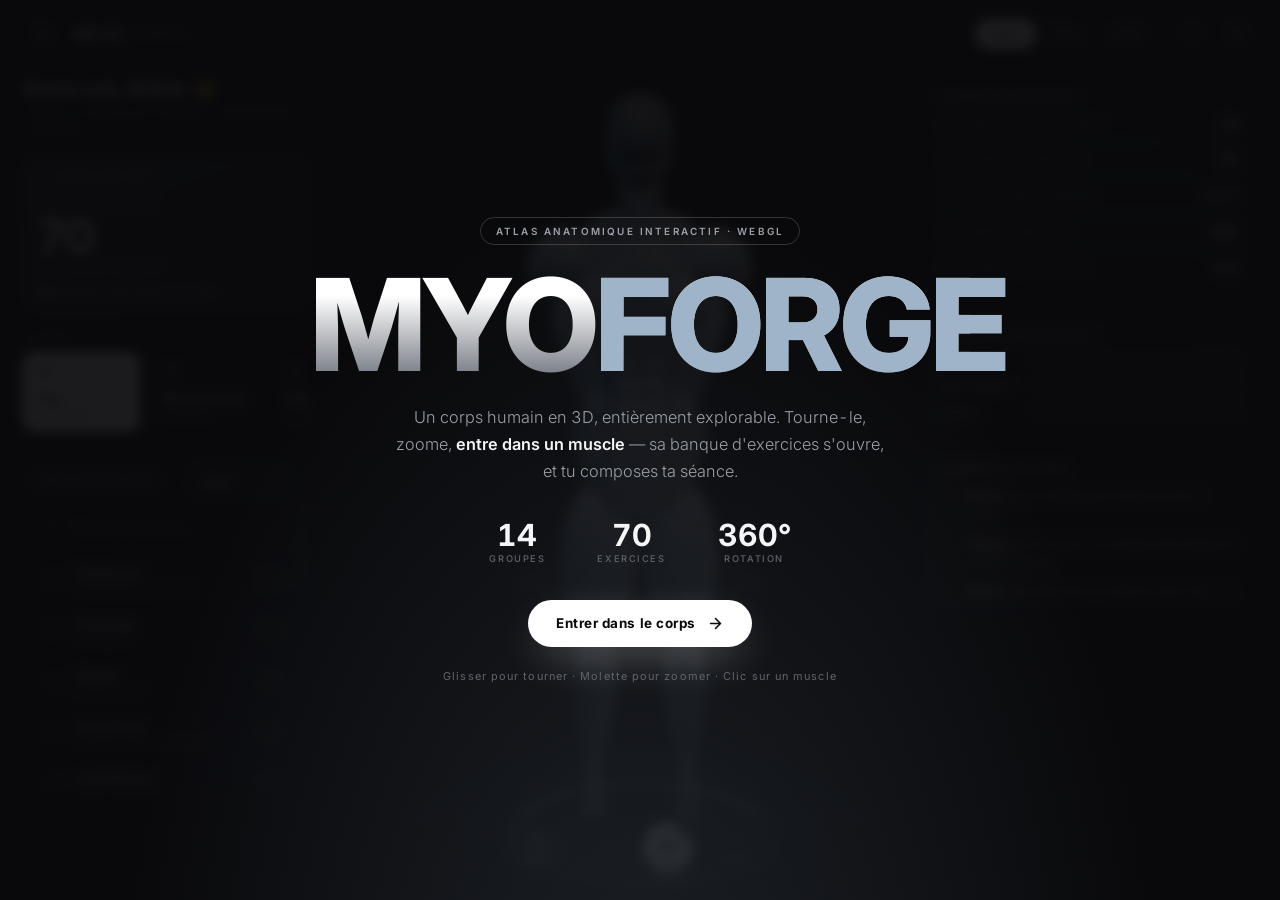
==== index.html @ 1010861e "Adapte MYOFORGE au téléphone - Coût de rendu ajusté quand le pointeur est grossier ou l'écran étroit" ====
<!DOCTYPE html>
<html lang="fr">
<head>
<meta charset="UTF-8">
<meta name="viewport" content="width=device-width, initial-scale=1.0, viewport-fit=cover">
<meta name="theme-color" content="#0a0a0c">
<meta name="mobile-web-app-capable" content="yes">
<meta name="apple-mobile-web-app-capable" content="yes">
<meta name="apple-mobile-web-app-status-bar-style" content="black-translucent">
<meta name="apple-mobile-web-app-title" content="MYOFORGE">
<link rel="icon" href="icon.svg" type="image/svg+xml">
<link rel="apple-touch-icon" href="icon.svg">
<meta name="description" content="MYOFORGE — atlas musculaire 3D interactif. Explore un corps humain en 3D, entre dans un muscle et construis ta séance.">
<title>MYOFORGE — Atlas Musculaire 3D</title>
<link rel="preconnect" href="https://fonts.googleapis.com">
<link rel="preconnect" href="https://fonts.gstatic.com" crossorigin>
<link href="https://fonts.googleapis.com/css2?family=Inter:wght@300;400;500;600;700;800&display=swap" rel="stylesheet">
<link rel="stylesheet" href="anatomy.css">
</head>
<body>

<!-- ============================ CHARGEMENT ============================ -->
<div id="loader">
  <div class="loader-inner">
    <div class="loader-mark">
      <svg viewBox="0 0 100 100" aria-hidden="true">
        <circle class="ring-bg" cx="50" cy="50" r="42"></circle>
        <circle class="ring-fg" cx="50" cy="50" r="42"></circle>
      </svg>
      <span id="loader-pct">0</span>
    </div>
    <h2>MYOFORGE</h2>
    <p id="loader-step">Initialisation du moteur 3D…</p>
  </div>
</div>

<!-- ============================ ACCUEIL ============================ -->
<div id="hero">
  <div class="hero-content">
    <span class="hero-kicker">Atlas anatomique interactif · WebGL</span>
    <h1>MYO<span>FORGE</span></h1>
    <p class="hero-sub">
      Un corps humain en 3D, entièrement explorable. Tourne-le, zoome,
      <strong>entre dans un muscle</strong> — sa banque d'exercices s'ouvre,
      et tu composes ta séance.
    </p>
    <div class="hero-stats">
      <div><b>14</b><span>groupes</span></div>
      <div><b>70</b><span>exercices</span></div>
      <div><b>360°</b><span>rotation</span></div>
    </div>
    <button id="hero-enter" type="button">
      <span>Entrer dans le corps</span>
      <svg viewBox="0 0 24 24" aria-hidden="true"><path d="M5 12h13M12 5l7 7-7 7"/></svg>
    </button>
    <p class="hero-hint">Glisser pour tourner · Molette pour zoomer · Clic sur un muscle</p>
  </div>
</div>

<!-- ============================ SCÈNE 3D ============================ -->
<div id="stage">
  <canvas id="scene"></canvas>
  <div id="labels-layer" aria-hidden="true"></div>
  <div id="tooltip"><b></b><i>cliquer pour entrer</i></div>
  <div id="vignette" aria-hidden="true"></div>
</div>

<!-- ============================ EN-TÊTE ============================ -->
<header id="topbar">
  <button type="button" id="btn-menu" class="icon-btn" aria-label="Afficher ou masquer les panneaux">
    <svg viewBox="0 0 24 24" aria-hidden="true"><path d="M4 7h16M4 12h16M4 17h16"/></svg>
  </button>

  <div class="brand">MYO<b>FORGE</b></div>

  <div class="topbar-right">
    <nav class="view-switch" aria-label="Orientation de la vue">
      <button type="button" data-view="face" class="active">Face</button>
      <button type="button" data-view="dos">Dos</button>
      <button type="button" data-view="cote">Côté</button>
    </nav>
    <button type="button" id="btn-labels" class="icon-btn" title="Étiquettes des muscles" aria-label="Étiquettes des muscles">
      <svg viewBox="0 0 24 24" aria-hidden="true"><path d="M4 7h16M4 12h10M4 17h7"/></svg>
    </button>
    <button type="button" id="btn-reset" class="icon-btn" title="Recentrer la caméra" aria-label="Recentrer la caméra">
      <svg viewBox="0 0 24 24" aria-hidden="true"><path d="M3 12a9 9 0 1 0 3-6.7M3 4v5h5"/></svg>
    </button>
  </div>
</header>

<!-- ============================ COLONNE GAUCHE ============================ -->
<aside id="panel-left">
  <div class="scroll-area">

    <div class="greeting">
      <h1><span id="greeting-time">Bonsoir</span>, Athlète <em>👋</em></h1>
      <p>Choisis un muscle sur le modèle — ses exercices s'affichent.</p>
    </div>

    <!-- carte statistique principale -->
    <section class="card card-hero">
      <span class="card-label">
        <svg viewBox="0 0 24 24" aria-hidden="true"><path d="M3 12h4l2-7 3 14 3-9 2 4h4"/></svg>
        Atlas complet
      </span>
      <p class="card-sub">Base d'entraînement</p>
      <b class="big-number" id="stat-ex">70</b>
      <p class="card-cap">Exercices indexés</p>
      <p class="card-delta"><i id="stat-groups">14</i> groupes musculaires couverts</p>
    </section>

    <!-- filtres rapides -->
    <p class="section-title">Filtres</p>
    <div class="chip-row" id="chip-row">
      <button type="button" class="chip active" data-filter="tous">
        <svg viewBox="0 0 24 24" aria-hidden="true"><circle cx="12" cy="12" r="8"/></svg>
        <b>Tous</b><span>14 groupes</span>
      </button>
      <button type="button" class="chip" data-filter="haut">
        <svg viewBox="0 0 24 24" aria-hidden="true"><path d="M6 8h12M8 8v8M16 8v8M4 5h16"/></svg>
        <b>Haut du corps</b><span>9 groupes</span>
      </button>
      <button type="button" class="chip" data-filter="bas">
        <svg viewBox="0 0 24 24" aria-hidden="true"><path d="M9 4v8l-2 8M15 4v8l2 8M9 4h6"/></svg>
        <b>Bas du corps</b><span>4 groupes</span>
      </button>
      <button type="button" class="chip" data-filter="core">
        <svg viewBox="0 0 24 24" aria-hidden="true"><rect x="7" y="5" width="10" height="14" rx="3"/><path d="M7 12h10"/></svg>
        <b>Gainage</b><span>3 groupes</span>
      </button>
    </div>

    <!-- index musculaire -->
    <section class="card">
      <div class="card-head">
        <span class="card-label">Index musculaire</span>
        <div class="region-tabs" role="tablist">
          <button type="button" data-region="face" class="active" role="tab">Face</button>
          <button type="button" data-region="dos" role="tab">Dos</button>
        </div>
      </div>

      <div class="search-wrap">
        <svg viewBox="0 0 24 24" aria-hidden="true"><circle cx="11" cy="11" r="7"/><path d="M16.5 16.5L21 21"/></svg>
        <input type="search" id="muscle-search" placeholder="Muscle ou exercice…" autocomplete="off">
      </div>

      <ul id="muscle-list"></ul>
    </section>

    <!-- morphologie -->
    <section class="card">
      <span class="card-label">Morphologie</span>
      <div class="bulk-head">
        <p class="card-cap">Développement musculaire</p>
        <output id="bulk-label">Athlétique</output>
      </div>
      <input type="range" id="bulk-slider" min="0" max="100" value="40" step="1" aria-label="Développement musculaire">
      <div class="bulk-scale"><span>Naturel</span><span>Surdéveloppé</span></div>
    </section>

  </div>
</aside>

<!-- ============================ COLONNE DROITE ============================ -->
<aside id="panel-right">
  <div class="scroll-area">

    <!-- ---------- vue d'ensemble ---------- -->
    <div id="overview">
      <section class="card">
        <span class="card-label">Données principales</span>
        <ul class="data-rows" id="ov-rows"></ul>
      </section>

      <section class="card">
        <span class="card-label">Répartition par niveau</span>
        <ul class="zone-bars" id="lvl-bars"></ul>
      </section>

      <section class="card card-tip">
        <span class="card-label">Comment explorer</span>
        <ol class="tips">
          <li><b>Glisse</b> sur le modèle pour le faire tourner à 360°.</li>
          <li><b>Clique</b> sur un muscle : la caméra entre dessus et la fiche s'ouvre.</li>
          <li><b>Ajoute</b> des exercices à ta séance, puis copie-la.</li>
        </ol>
      </section>
    </div>

    <!-- ---------- fiche muscle ---------- -->
    <div id="detail">
      <section class="card card-detail">
        <div class="detail-top">
          <span class="detail-tag" id="d-region">Face avant</span>
          <button type="button" id="detail-close" aria-label="Fermer la fiche">
            <svg viewBox="0 0 24 24" aria-hidden="true"><path d="M6 6l12 12M18 6L6 18"/></svg>
          </button>
        </div>
        <h2 id="d-name">—</h2>
        <p class="detail-latin" id="d-latin">—</p>
        <p class="detail-role" id="d-role">—</p>

        <div class="metric-row">
          <div><span>Exercices</span><b id="d-count">—</b></div>
          <div><span>Volume / sem.</span><b id="d-volume">—</b></div>
        </div>

        <details class="anatomy-fold" open>
          <summary>Anatomie</summary>
          <p id="d-anatomy">—</p>
        </details>
      </section>

      <section class="card">
        <div class="card-head">
          <span class="card-label">Exercices</span>
          <button type="button" id="btn-add-all" class="mini-btn">Tout ajouter</button>
        </div>
        <ol id="d-exercises" class="ex-rows"></ol>
      </section>

      <div class="muscle-nav">
        <button type="button" id="nav-prev">
          <svg viewBox="0 0 24 24" aria-hidden="true"><path d="M15 6l-6 6 6 6"/></svg>
          Précédent
        </button>
        <button type="button" id="nav-next">
          Suivant
          <svg viewBox="0 0 24 24" aria-hidden="true"><path d="M9 6l6 6-6 6"/></svg>
        </button>
      </div>
    </div>

    <!-- ---------- ma séance ---------- -->
    <div id="session-view">
      <section class="card card-hero">
        <span class="card-label">
          <svg viewBox="0 0 24 24" aria-hidden="true"><path d="M4 7h3v10H4zM17 7h3v10h-3zM7 12h10"/></svg>
          Ma séance
        </span>
        <p class="card-sub">Volume programmé</p>
        <b class="big-number" id="session-sets">0</b>
        <p class="card-cap">Séries au total</p>
        <p class="card-delta"><i id="session-count">0</i> exercices · <i id="session-groups">0</i> groupes</p>
      </section>

      <section class="card">
        <div class="card-head">
          <span class="card-label">Contenu</span>
          <button type="button" id="btn-clear" class="mini-btn">Vider</button>
        </div>
        <ul id="session-list" class="session-rows"></ul>
      </section>

      <section class="card">
        <span class="card-label">Générateur</span>
        <p class="card-cap gen-cap">Compose une séance équilibrée automatiquement.</p>
        <div class="gen-grid" id="gen-grid">
          <button type="button" data-prog="push">Poussée<span>Pecs · Épaules · Triceps</span></button>
          <button type="button" data-prog="pull">Tirage<span>Dos · Trapèzes · Biceps</span></button>
          <button type="button" data-prog="legs">Jambes<span>Quadri · Ischios · Mollets</span></button>
          <button type="button" data-prog="full">Full body<span>6 groupes majeurs</span></button>
        </div>
        <button type="button" id="btn-copy" class="wide-btn">
          <svg viewBox="0 0 24 24" aria-hidden="true"><rect x="9" y="9" width="11" height="11" rx="2"/><path d="M5 15V5h10"/></svg>
          <span>Copier la séance</span>
        </button>
      </section>
    </div>

  </div>
</aside>

<!-- ============================ DOCK BAS ============================ -->
<nav id="dock" aria-label="Navigation principale">
  <button type="button" data-nav="atlas" class="active">
    <svg viewBox="0 0 24 24" aria-hidden="true"><path d="M3 11l9-7 9 7v9a1 1 0 0 1-1 1h-5v-6H9v6H4a1 1 0 0 1-1-1z"/></svg>
    <span>Atlas</span>
  </button>
  <button type="button" data-nav="muscle">
    <svg viewBox="0 0 24 24" aria-hidden="true"><path d="M5 20V9M10 20V4M15 20v-8M20 20v-5"/></svg>
    <span>Fiche</span>
  </button>
  <button type="button" id="dock-action" data-nav="session" class="dock-action">
    <svg viewBox="0 0 24 24" aria-hidden="true"><path d="M4 7h3v10H4zM17 7h3v10h-3zM7 12h10"/></svg>
    <i id="dock-badge" hidden>0</i>
  </button>
  <button type="button" data-nav="session">
    <svg viewBox="0 0 24 24" aria-hidden="true"><path d="M6 4h12v16l-6-4-6 4z"/></svg>
    <span>Séance</span>
  </button>
</nav>

<div id="toast"></div>

<div id="webgl-error">
  <div>
    <h2>WebGL indisponible</h2>
    <p>Ce navigateur ne peut pas afficher la scène 3D. Active l'accélération matérielle
       ou ouvre le site dans une version récente de Chrome, Firefox, Edge ou Safari.</p>
  </div>
</div>

<script src="vendor/three.min.js"></script>
<script src="exercises.js"></script>
<script src="anatomy.js"></script>
</body>
</html>
---- anatomy.css ----
/* =======================================================================
   MYOFORGE — Atlas musculaire 3D
   Interface : tableau de bord monochrome en verre, posé sur le canvas WebGL
   ======================================================================= */

:root {
  --bg: #0a0a0c;
  --card: rgba(255, 255, 255, 0.042);
  --card-hi: rgba(255, 255, 255, 0.075);
  --line: rgba(255, 255, 255, 0.085);
  --line-hi: rgba(255, 255, 255, 0.17);
  --txt: #f4f5f7;
  --txt-2: #9ba0a8;
  --txt-3: #60646c;
  --glass: rgba(16, 17, 20, 0.72);
  --r: 18px;
  --r-sm: 12px;
  --ease: cubic-bezier(0.22, 1, 0.36, 1);
  --pl: 328px;   /* largeur colonne gauche */
  --pr: 372px;   /* largeur colonne droite */
}

* { margin: 0; padding: 0; box-sizing: border-box; }

html, body {
  height: 100%;
  overflow: hidden;
  background: var(--bg);
  color: var(--txt);
  font-family: 'Inter', system-ui, -apple-system, 'Segoe UI', sans-serif;
  font-feature-settings: 'tnum' 1;
  -webkit-font-smoothing: antialiased;
}

svg { fill: none; stroke: currentColor; stroke-width: 1.7; stroke-linecap: round; stroke-linejoin: round; }
button { font-family: inherit; color: inherit; background: none; border: 0; cursor: pointer; }
input, output { font-family: inherit; }

::-webkit-scrollbar { width: 5px; height: 5px; }
::-webkit-scrollbar-track { background: transparent; }
::-webkit-scrollbar-thumb { background: rgba(255, 255, 255, 0.13); border-radius: 99px; }
::-webkit-scrollbar-thumb:hover { background: rgba(255, 255, 255, 0.26); }

/* ======================= SCÈNE ======================= */
#stage { position: fixed; inset: 0; z-index: 1; }
#scene { display: block; width: 100%; height: 100%; touch-action: none; }

#vignette {
  position: absolute; inset: 0; pointer-events: none;
  background:
    radial-gradient(ellipse 60% 55% at 50% 48%, transparent 40%, rgba(0, 0, 0, 0.62) 100%),
    radial-gradient(circle at 50% 88%, rgba(150, 205, 255, 0.07), transparent 45%);
}

/* ======================= CHARGEMENT ======================= */
#loader {
  position: fixed; inset: 0; z-index: 120;
  display: grid; place-items: center; background: var(--bg);
  transition: opacity 0.7s var(--ease), visibility 0.7s;
}
#loader.done { opacity: 0; visibility: hidden; }
.loader-inner { text-align: center; }
.loader-mark { position: relative; width: 104px; height: 104px; margin: 0 auto 26px; }
.loader-mark svg { width: 100%; height: 100%; transform: rotate(-90deg); }
.loader-mark circle { fill: none; stroke-width: 2.5; }
.ring-bg { stroke: rgba(255, 255, 255, 0.08); }
.ring-fg {
  stroke: #fff; stroke-dasharray: 264; stroke-dashoffset: 264; stroke-linecap: round;
  filter: drop-shadow(0 0 7px rgba(200, 230, 255, 0.6));
  transition: stroke-dashoffset 0.35s var(--ease);
}
#loader-pct { position: absolute; inset: 0; display: grid; place-items: center; font-size: 1.7rem; font-weight: 700; }
#loader-pct::after { content: '%'; font-size: 0.72rem; font-weight: 500; margin-left: 2px; opacity: 0.5; }
.loader-inner h2 { font-size: 1.1rem; font-weight: 800; letter-spacing: 0.36em; margin-bottom: 9px; }
#loader-step { font-size: 0.68rem; color: var(--txt-3); letter-spacing: 0.14em; text-transform: uppercase; }

/* ======================= ACCUEIL ======================= */
#hero {
  position: fixed; inset: 0; z-index: 80;
  display: grid; place-items: center; padding: 28px;
  background:
    radial-gradient(ellipse at 50% 118%, rgba(175, 215, 255, 0.11), transparent 58%),
    rgba(10, 10, 12, 0.93);
  backdrop-filter: blur(6px);
  transition: opacity 0.9s var(--ease), visibility 0.9s;
}
#hero.gone { opacity: 0; visibility: hidden; }
.hero-content { max-width: 660px; text-align: center; }
.hero-kicker {
  display: inline-block; margin-bottom: 22px; padding: 7px 15px;
  border: 1px solid var(--line-hi); border-radius: 99px;
  font-size: 0.62rem; font-weight: 600; letter-spacing: 0.22em; text-transform: uppercase; color: var(--txt-2);
}
#hero h1 {
  font-size: clamp(3.4rem, 13vw, 8rem); font-weight: 800; line-height: 0.9; letter-spacing: -0.03em;
  background: linear-gradient(180deg, #fff 25%, #6e737c 100%);
  -webkit-background-clip: text; background-clip: text;
  -webkit-text-fill-color: transparent; color: transparent;
}
#hero h1 span { -webkit-text-fill-color: #9fb4c8; color: #9fb4c8; }
.hero-sub {
  margin: 22px auto 0; max-width: 500px;
  font-size: clamp(0.9rem, 2.4vw, 1.02rem); line-height: 1.66; color: var(--txt-2); font-weight: 300;
}
.hero-sub strong { color: var(--txt); font-weight: 600; }
.hero-stats { display: flex; justify-content: center; gap: clamp(20px, 7vw, 52px); margin: 34px 0 36px; flex-wrap: wrap; }
.hero-stats div { display: flex; flex-direction: column; gap: 3px; }
.hero-stats b { font-size: 1.9rem; font-weight: 700; line-height: 1; }
.hero-stats span { font-size: 0.58rem; font-weight: 500; letter-spacing: 0.17em; text-transform: uppercase; color: var(--txt-3); }
#hero-enter {
  display: inline-flex; align-items: center; gap: 11px;
  padding: 15px 28px; border-radius: 99px; background: #fff; color: #0b0b0d;
  font-weight: 700; font-size: 0.84rem; letter-spacing: 0.04em;
  box-shadow: 0 16px 44px -14px rgba(255, 255, 255, 0.45);
  transition: transform 0.3s var(--ease), box-shadow 0.3s var(--ease);
}
#hero-enter:hover { transform: translateY(-3px); box-shadow: 0 22px 54px -14px rgba(255, 255, 255, 0.6); }
#hero-enter svg { width: 17px; height: 17px; stroke-width: 2.3; }
.hero-hint { margin-top: 22px; font-size: 0.68rem; letter-spacing: 0.1em; color: var(--txt-3); }

/* ======================= EN-TÊTE ======================= */
#topbar {
  position: fixed; top: 0; left: 0; right: 0; z-index: 40;
  display: flex; align-items: center; gap: 14px;
  padding: 15px clamp(14px, 2.4vw, 24px);
  pointer-events: none;
  background: linear-gradient(180deg, rgba(10, 10, 12, 0.82), transparent);
}
#topbar > * { pointer-events: auto; }
.brand { font-size: 1rem; font-weight: 800; letter-spacing: 0.2em; }
.brand b { font-weight: 300; color: var(--txt-2); }
.topbar-right { margin-left: auto; display: flex; align-items: center; gap: 7px; }

.icon-btn {
  width: 38px; height: 38px; flex: 0 0 auto;
  display: grid; place-items: center; border-radius: 11px;
  border: 1px solid var(--line); background: var(--glass); backdrop-filter: blur(16px);
  color: var(--txt-2); transition: color 0.2s, border-color 0.2s, background 0.2s;
}
.icon-btn:hover { color: var(--txt); border-color: var(--line-hi); }
.icon-btn.on { color: #0b0b0d; background: #fff; border-color: #fff; }
.icon-btn svg { width: 17px; height: 17px; }

.view-switch {
  display: flex; gap: 3px; padding: 3px; margin-right: 4px;
  border: 1px solid var(--line); border-radius: 99px;
  background: var(--glass); backdrop-filter: blur(16px);
}
.view-switch button {
  padding: 8px 16px; border-radius: 99px;
  font-size: 0.7rem; font-weight: 600; letter-spacing: 0.06em;
  color: var(--txt-2); transition: all 0.25s var(--ease);
}
.view-switch button:hover { color: var(--txt); }
.view-switch button.active { background: #fff; color: #0b0b0d; }

/* ======================= COLONNES ======================= */
#panel-left, #panel-right {
  position: fixed; top: 74px; bottom: 96px; z-index: 30;
  display: flex; transition: transform 0.6s var(--ease), opacity 0.4s var(--ease);
}
#panel-left { left: clamp(12px, 1.6vw, 20px); width: var(--pl); }
#panel-right { right: clamp(12px, 1.6vw, 20px); width: var(--pr); }
body.panels-off #panel-left { transform: translateX(calc(-100% - 26px)); opacity: 0; }
body.panels-off #panel-right { transform: translateX(calc(100% + 26px)); opacity: 0; }

.scroll-area {
  width: 100%; overflow-y: auto; overscroll-behavior: contain;
  display: flex; flex-direction: column; gap: 11px;
  padding-right: 5px; padding-bottom: 4px;
  -webkit-mask-image: linear-gradient(180deg, transparent 0, #000 14px, #000 calc(100% - 14px), transparent 100%);
  mask-image: linear-gradient(180deg, transparent 0, #000 14px, #000 calc(100% - 14px), transparent 100%);
}
/* sans cela les cartes se compriment au lieu de laisser defiler la colonne */
.scroll-area > * { flex: 0 0 auto; }

/* ======================= CARTES ======================= */
.card {
  border: 1px solid var(--line); border-radius: var(--r);
  background: var(--glass); backdrop-filter: blur(20px);
  padding: 16px;
  box-shadow: 0 20px 50px -30px rgba(0, 0, 0, 0.9);
}
.card-head { display: flex; align-items: center; justify-content: space-between; gap: 10px; margin-bottom: 13px; }
.card-head .card-label { margin: 0; }

.card-label {
  display: flex; align-items: center; gap: 7px; margin-bottom: 13px;
  font-size: 0.6rem; font-weight: 700; letter-spacing: 0.15em; text-transform: uppercase; color: var(--txt-2);
}
.card-label svg { width: 13px; height: 13px; }
.card-sub { font-size: 0.74rem; color: var(--txt-3); margin-bottom: 2px; }
.card-cap { font-size: 0.66rem; font-weight: 500; letter-spacing: 0.13em; text-transform: uppercase; color: var(--txt-3); }
.big-number { display: block; font-size: 2.9rem; font-weight: 700; letter-spacing: -0.035em; line-height: 1.05; }
.card-delta { margin-top: 11px; font-size: 0.72rem; color: var(--txt-2); }
.card-delta i { font-style: normal; font-weight: 700; color: var(--txt); }
.card-hero { background: linear-gradient(160deg, rgba(255, 255, 255, 0.08), rgba(255, 255, 255, 0.015)), var(--glass); }

.greeting { padding: 2px 4px 4px; }
.greeting h1 { font-size: 1.16rem; font-weight: 700; letter-spacing: -0.02em; line-height: 1.3; }
.greeting h1 em { font-style: normal; }
.greeting p { margin-top: 4px; font-size: 0.73rem; line-height: 1.45; color: var(--txt-3); }

.section-title {
  margin: 4px 4px -3px; font-size: 0.6rem; font-weight: 700;
  letter-spacing: 0.15em; text-transform: uppercase; color: var(--txt-3);
}

/* ---------- puces de filtre ---------- */
.chip-row { display: flex; gap: 8px; overflow-x: auto; overflow-y: hidden; padding: 2px 2px 6px; scrollbar-width: none; }
.chip-row::-webkit-scrollbar { display: none; }
.chip {
  flex: 0 0 auto; min-width: 118px; text-align: left;
  padding: 11px 13px; border-radius: var(--r-sm);
  border: 1px solid var(--line); background: var(--glass); backdrop-filter: blur(16px);
  transition: all 0.25s var(--ease);
}
.chip:hover { border-color: var(--line-hi); }
.chip.active { background: #fff; border-color: #fff; color: #0b0b0d; }
.chip svg { width: 16px; height: 16px; margin-bottom: 8px; color: var(--txt-2); }
.chip.active svg { color: #0b0b0d; }
.chip b { display: block; font-size: 0.76rem; font-weight: 600; }
.chip span { display: block; margin-top: 2px; font-size: 0.62rem; color: var(--txt-3); }
.chip.active span { color: rgba(11, 11, 13, 0.62); }

/* ---------- onglets région ---------- */
.region-tabs { display: flex; gap: 3px; padding: 3px; border: 1px solid var(--line); border-radius: 99px; }
.region-tabs button {
  padding: 5px 12px; border-radius: 99px;
  font-size: 0.64rem; font-weight: 600; letter-spacing: 0.04em; color: var(--txt-3);
  transition: all 0.22s;
}
.region-tabs button:hover { color: var(--txt-2); }
.region-tabs button.active { background: var(--card-hi); color: var(--txt); }

/* ---------- recherche ---------- */
.search-wrap { position: relative; margin-bottom: 10px; }
.search-wrap svg {
  position: absolute; left: 11px; top: 50%; transform: translateY(-50%);
  width: 13px; height: 13px; color: var(--txt-3);
}
#muscle-search {
  width: 100%; padding: 10px 12px 10px 33px;
  border: 1px solid var(--line); border-radius: 10px;
  background: rgba(0, 0, 0, 0.28); color: var(--txt); font-size: 0.78rem;
  outline: none; transition: border-color 0.25s;
}
#muscle-search::placeholder { color: var(--txt-3); }
#muscle-search:focus { border-color: var(--line-hi); }
#muscle-search::-webkit-search-cancel-button { filter: invert(0.55); }

/* ---------- liste des muscles ---------- */
#muscle-list { list-style: none; max-height: 260px; overflow-y: auto; padding-right: 4px; }
#muscle-list li + li { margin-top: 3px; }
#muscle-list button {
  width: 100%; display: flex; align-items: center; gap: 10px;
  padding: 9px 10px; border-radius: 10px; text-align: left;
  border: 1px solid transparent; transition: background 0.2s, border-color 0.2s;
}
#muscle-list button:hover { background: var(--card); border-color: var(--line); }
#muscle-list button.active { background: var(--card-hi); border-color: var(--line-hi); }
#muscle-list .mi-idx {
  flex: 0 0 auto; width: 20px; font-size: 0.66rem; font-weight: 700;
  color: var(--txt-3); font-variant-numeric: tabular-nums;
}
#muscle-list button.active .mi-idx { color: var(--txt); }
#muscle-list .mi-text { min-width: 0; flex: 1; }
#muscle-list .mi-name { display: block; font-size: 0.8rem; font-weight: 500; }
#muscle-list .mi-sub {
  display: block; margin-top: 1px; font-size: 0.62rem; color: var(--txt-3);
  white-space: nowrap; overflow: hidden; text-overflow: ellipsis;
}
#muscle-list .mi-count {
  flex: 0 0 auto; font-size: 0.6rem; font-weight: 600; color: var(--txt-3);
  padding: 3px 7px; border-radius: 6px; background: var(--card);
}
#muscle-list .mi-empty { padding: 20px 4px; font-size: 0.74rem; color: var(--txt-3); text-align: center; }

/* ---------- curseur morphologie ---------- */
.bulk-head { display: flex; align-items: baseline; justify-content: space-between; gap: 8px; margin-bottom: 12px; }
#bulk-label { font-size: 0.8rem; font-weight: 700; }
#bulk-slider {
  -webkit-appearance: none; appearance: none;
  width: 100%; height: 3px; border-radius: 99px; outline: none;
  background: linear-gradient(90deg, rgba(255, 255, 255, 0.7), rgba(255, 255, 255, 0.14));
}
#bulk-slider::-webkit-slider-thumb {
  -webkit-appearance: none; appearance: none;
  width: 15px; height: 15px; border-radius: 50%; cursor: grab;
  background: #fff; border: 3px solid #14151a; box-shadow: 0 0 0 1px rgba(255, 255, 255, 0.4);
}
#bulk-slider::-moz-range-thumb {
  width: 15px; height: 15px; border-radius: 50%; cursor: grab;
  background: #fff; border: 3px solid #14151a; box-shadow: 0 0 0 1px rgba(255, 255, 255, 0.4);
}
.bulk-scale {
  display: flex; justify-content: space-between; margin-top: 8px;
  font-size: 0.56rem; font-weight: 500; letter-spacing: 0.1em; text-transform: uppercase; color: var(--txt-3);
}

/* ======================= DONNÉES / BARRES ======================= */
.data-rows { list-style: none; }
.data-rows li {
  display: flex; align-items: center; gap: 11px;
  padding: 9px 0; border-top: 1px solid var(--line);
}
.data-rows li:first-child { border-top: 0; padding-top: 0; }
.data-rows svg { width: 15px; height: 15px; color: var(--txt-3); flex: 0 0 auto; }
.data-rows .dr-val { font-size: 0.9rem; font-weight: 700; margin-left: auto; }
.data-rows .dr-key { font-size: 0.58rem; font-weight: 600; letter-spacing: 0.12em; text-transform: uppercase; color: var(--txt-3); }

.zone-bars { list-style: none; display: flex; flex-direction: column; gap: 11px; }
.zone-bars li { display: grid; grid-template-columns: 82px 1fr auto; align-items: center; gap: 9px; }
.zone-bars .zb-name { font-size: 0.68rem; font-weight: 600; color: var(--txt-2); }
.zone-bars .zb-track { height: 6px; border-radius: 99px; background: rgba(255, 255, 255, 0.08); overflow: hidden; }
.zone-bars .zb-fill { height: 100%; border-radius: 99px; background: linear-gradient(90deg, #fff, rgba(255, 255, 255, 0.62)); }
.zone-bars .zb-val { font-size: 0.64rem; font-weight: 600; color: var(--txt-3); text-align: right; white-space: nowrap; }

.card-tip .tips { list-style: none; counter-reset: tip; display: flex; flex-direction: column; gap: 10px; }
.card-tip .tips li {
  counter-increment: tip; position: relative; padding-left: 26px;
  font-size: 0.76rem; line-height: 1.55; color: var(--txt-2); font-weight: 300;
}
.card-tip .tips li::before {
  content: counter(tip); position: absolute; left: 0; top: 0;
  width: 17px; height: 17px; border-radius: 50%; display: grid; place-items: center;
  font-size: 0.58rem; font-weight: 700; color: var(--txt-3); border: 1px solid var(--line-hi);
}
.card-tip .tips b { color: var(--txt); font-weight: 600; }

/* ======================= FICHE MUSCLE ======================= */
#detail, #session-view { display: none; flex-direction: column; gap: 11px; }
#detail.on, #session-view.on { display: flex; }
#overview { display: flex; flex-direction: column; gap: 11px; }
#overview.off { display: none; }

.detail-top { display: flex; align-items: flex-start; justify-content: space-between; gap: 10px; margin-bottom: 12px; }
.detail-tag {
  padding: 5px 10px; border-radius: 99px;
  font-size: 0.56rem; font-weight: 700; letter-spacing: 0.15em; text-transform: uppercase;
  color: var(--txt-2); border: 1px solid var(--line-hi);
}
#detail-close {
  width: 28px; height: 28px; flex: 0 0 auto; border-radius: 8px;
  display: grid; place-items: center; color: var(--txt-3); border: 1px solid var(--line);
  transition: all 0.22s;
}
#detail-close:hover { color: var(--txt); border-color: var(--line-hi); transform: rotate(90deg); }
#detail-close svg { width: 14px; height: 14px; }

#d-name { font-size: 1.72rem; font-weight: 700; letter-spacing: -0.03em; line-height: 1.05; }
.detail-latin { margin-top: 4px; font-size: 0.72rem; font-style: italic; color: var(--txt-3); }
.detail-role {
  margin-top: 13px; padding-left: 11px; border-left: 2px solid var(--line-hi);
  font-size: 0.79rem; line-height: 1.5; color: var(--txt-2);
}

.metric-row { display: flex; gap: 9px; margin: 16px 0 4px; }
.metric-row div { flex: 1; padding: 11px 12px; border-radius: var(--r-sm); border: 1px solid var(--line); background: rgba(255, 255, 255, 0.025); }
.metric-row span { display: block; font-size: 0.54rem; font-weight: 600; letter-spacing: 0.12em; text-transform: uppercase; color: var(--txt-3); margin-bottom: 4px; }
.metric-row b { font-size: 0.78rem; font-weight: 600; }

.anatomy-fold { margin-top: 14px; border-top: 1px solid var(--line); padding-top: 12px; }
.anatomy-fold summary {
  cursor: pointer; list-style: none; font-size: 0.6rem; font-weight: 700;
  letter-spacing: 0.15em; text-transform: uppercase; color: var(--txt-2);
}
.anatomy-fold summary::-webkit-details-marker { display: none; }
.anatomy-fold summary::after { content: ' +'; color: var(--txt-3); }
.anatomy-fold[open] summary::after { content: ' −'; }
.anatomy-fold p { margin-top: 10px; font-size: 0.78rem; line-height: 1.68; color: var(--txt-2); font-weight: 300; }

.mini-btn {
  padding: 6px 11px; border-radius: 8px; border: 1px solid var(--line);
  font-size: 0.62rem; font-weight: 600; color: var(--txt-2); transition: all 0.22s;
}
.mini-btn:hover { color: var(--txt); border-color: var(--line-hi); background: var(--card); }

/* ---------- lignes d'exercices ---------- */
.ex-rows { list-style: none; counter-reset: ex; }
.ex-rows li {
  counter-increment: ex; position: relative;
  display: grid; grid-template-columns: 20px 1fr auto; align-items: start; gap: 10px;
  padding: 12px 0; border-top: 1px solid var(--line);
  animation: rowIn 0.45s var(--ease) backwards;
}
.ex-rows li:first-child { border-top: 0; }
@keyframes rowIn { from { opacity: 0; transform: translateX(14px); } to { opacity: 1; transform: none; } }
.ex-rows .ex-idx { font-size: 0.68rem; font-weight: 700; color: var(--txt-3); padding-top: 1px; font-variant-numeric: tabular-nums; }
.ex-rows .ex-main { min-width: 0; }
.ex-rows .ex-name { font-size: 0.82rem; font-weight: 600; }
.ex-rows .ex-meta { display: flex; align-items: center; gap: 8px; margin-top: 7px; }
.ex-rows .ex-track { flex: 1; height: 5px; min-width: 40px; border-radius: 99px; background: rgba(255, 255, 255, 0.08); overflow: hidden; }
.ex-rows .ex-fill { height: 100%; border-radius: 99px; background: linear-gradient(90deg, #fff, rgba(255, 255, 255, 0.6)); }
.ex-rows .ex-sets { font-size: 0.66rem; font-weight: 600; color: var(--txt-2); white-space: nowrap; }
.ex-rows .ex-tags { display: flex; flex-wrap: wrap; gap: 5px; margin-top: 8px; }
.ex-rows .ex-tags span {
  padding: 3px 7px; border-radius: 5px; font-size: 0.58rem; font-weight: 600;
  background: rgba(255, 255, 255, 0.06); color: var(--txt-3);
}
.ex-rows .lvl-Avancé { color: var(--txt); background: rgba(255, 255, 255, 0.15); }
.ex-rows .ex-cue { margin-top: 8px; font-size: 0.72rem; line-height: 1.55; color: var(--txt-3); font-weight: 300; }
.ex-add {
  width: 26px; height: 26px; flex: 0 0 auto; border-radius: 8px;
  display: grid; place-items: center; font-size: 1rem; font-weight: 400; line-height: 1;
  border: 1px solid var(--line); color: var(--txt-2); transition: all 0.2s;
}
.ex-add:hover { color: #0b0b0d; background: #fff; border-color: #fff; }
.ex-add.in { color: #0b0b0d; background: #fff; border-color: #fff; }

.muscle-nav { display: flex; gap: 9px; }
.muscle-nav button {
  flex: 1; display: inline-flex; align-items: center; justify-content: center; gap: 7px;
  padding: 12px; border-radius: var(--r-sm); border: 1px solid var(--line);
  background: var(--glass); backdrop-filter: blur(16px);
  font-size: 0.72rem; font-weight: 600; color: var(--txt-2); transition: all 0.22s;
}
.muscle-nav button:hover { color: var(--txt); border-color: var(--line-hi); }
.muscle-nav svg { width: 14px; height: 14px; }

/* ======================= MA SÉANCE ======================= */
.session-rows { list-style: none; }
.session-rows li {
  display: grid; grid-template-columns: 1fr auto auto; align-items: center; gap: 9px;
  padding: 10px 0; border-top: 1px solid var(--line);
}
.session-rows li:first-child { border-top: 0; padding-top: 0; }
.session-rows .sr-name { font-size: 0.78rem; font-weight: 500; }
.session-rows .sr-sub { display: block; margin-top: 2px; font-size: 0.6rem; color: var(--txt-3); }
.session-rows .sr-sets { font-size: 0.66rem; font-weight: 600; color: var(--txt-2); }
.session-rows .sr-del { width: 24px; height: 24px; border-radius: 7px; display: grid; place-items: center; color: var(--txt-3); border: 1px solid transparent; transition: all 0.2s; }
.session-rows .sr-del:hover { color: var(--txt); border-color: var(--line-hi); }
.session-rows .sr-del svg { width: 12px; height: 12px; }
.session-empty { padding: 22px 4px; font-size: 0.74rem; line-height: 1.6; color: var(--txt-3); text-align: center; }

.gen-cap { margin-bottom: 12px; text-transform: none; letter-spacing: 0; font-size: 0.74rem; line-height: 1.5; }
.gen-grid { display: grid; grid-template-columns: 1fr 1fr; gap: 8px; margin-bottom: 11px; }
.gen-grid button {
  padding: 11px 12px; border-radius: var(--r-sm); text-align: left;
  border: 1px solid var(--line); font-size: 0.76rem; font-weight: 600;
  transition: all 0.22s;
}
.gen-grid button:hover { border-color: var(--line-hi); background: var(--card); }
.gen-grid span { display: block; margin-top: 3px; font-size: 0.58rem; font-weight: 500; color: var(--txt-3); }
.wide-btn {
  width: 100%; display: inline-flex; align-items: center; justify-content: center; gap: 9px;
  padding: 13px; border-radius: var(--r-sm); background: #fff; color: #0b0b0d;
  font-size: 0.78rem; font-weight: 700; transition: transform 0.22s var(--ease), opacity 0.22s;
}
.wide-btn:hover { transform: translateY(-2px); }
.wide-btn svg { width: 15px; height: 15px; stroke-width: 2; }

/* ======================= DOCK ======================= */
#dock {
  position: fixed; z-index: 45; bottom: 20px; left: 50%; transform: translateX(-50%);
  display: flex; align-items: center; gap: 4px;
  padding: 7px; border-radius: 99px;
  border: 1px solid var(--line); background: var(--glass); backdrop-filter: blur(22px);
  box-shadow: 0 22px 54px -24px rgba(0, 0, 0, 0.95);
}
#dock button {
  display: flex; flex-direction: column; align-items: center; gap: 4px;
  padding: 9px 18px; border-radius: 99px; color: var(--txt-3); transition: all 0.25s var(--ease);
}
#dock button:hover { color: var(--txt-2); }
#dock button.active { color: var(--txt); background: var(--card-hi); }
#dock button svg { width: 17px; height: 17px; }
#dock button span { font-size: 0.58rem; font-weight: 600; letter-spacing: 0.06em; }
#dock .dock-action {
  position: relative; width: 50px; height: 50px; padding: 0; margin: 0 4px;
  border-radius: 50%; background: #fff; color: #0b0b0d;
  display: grid; place-items: center;
  box-shadow: 0 10px 26px -8px rgba(255, 255, 255, 0.5);
}
#dock .dock-action:hover { color: #0b0b0d; transform: translateY(-2px); }
#dock .dock-action svg { width: 21px; height: 21px; stroke-width: 1.9; }
#dock-badge {
  position: absolute; top: -3px; right: -3px; min-width: 19px; height: 19px; padding: 0 5px;
  border-radius: 99px; background: #0b0b0d; color: #fff; border: 1.5px solid #fff;
  font-size: 0.6rem; font-weight: 700; font-style: normal;
  display: grid; place-items: center;
}

/* ======================= INFO-BULLE 3D ======================= */
#tooltip {
  position: absolute; z-index: 20; top: 0; left: 0;
  padding: 8px 12px; border-radius: 10px;
  border: 1px solid var(--line-hi); background: rgba(12, 13, 16, 0.94); backdrop-filter: blur(12px);
  pointer-events: none; opacity: 0; white-space: nowrap;
  transform: translate(-50%, -140%) scale(0.94);
  transition: opacity 0.18s, transform 0.18s var(--ease);
}
#tooltip.show { opacity: 1; transform: translate(-50%, -130%) scale(1); }
#tooltip b { display: block; font-size: 0.8rem; font-weight: 600; }
#tooltip i {
  display: block; margin-top: 2px; font-style: normal;
  font-size: 0.56rem; font-weight: 600; letter-spacing: 0.12em; text-transform: uppercase; color: var(--txt-3);
}

/* ======================= ÉTIQUETTES PROJETÉES ======================= */
#labels-layer { position: absolute; inset: 0; pointer-events: none; z-index: 15; }
.mlabel {
  position: absolute; transform: translate(-50%, -50%);
  display: flex; align-items: center; gap: 7px;
  padding: 4px 10px; border-radius: 99px;
  border: 1px solid var(--line-hi); background: rgba(12, 13, 16, 0.8); backdrop-filter: blur(8px);
  font-size: 0.62rem; font-weight: 500; color: var(--txt);
  white-space: nowrap; opacity: 0; transition: opacity 0.3s;
}
.mlabel.vis { opacity: 0.95; }
.mlabel i { width: 4px; height: 4px; border-radius: 50%; background: #fff; box-shadow: 0 0 7px #fff; }

/* ======================= TOAST ======================= */
#toast {
  position: fixed; z-index: 60; bottom: 92px; left: 50%;
  transform: translate(-50%, 14px);
  padding: 11px 18px; border-radius: 99px;
  border: 1px solid var(--line-hi); background: rgba(12, 13, 16, 0.95); backdrop-filter: blur(14px);
  font-size: 0.76rem; font-weight: 500;
  opacity: 0; pointer-events: none; transition: opacity 0.3s, transform 0.3s var(--ease);
}
#toast.show { opacity: 1; transform: translate(-50%, 0); }

/* ======================= ERREUR WEBGL ======================= */
#webgl-error { position: fixed; inset: 0; z-index: 140; display: none; place-items: center; padding: 30px; background: var(--bg); text-align: center; }
#webgl-error.show { display: grid; }
#webgl-error h2 { font-size: 1.5rem; font-weight: 700; margin-bottom: 14px; }
#webgl-error p { max-width: 440px; font-size: 0.86rem; line-height: 1.7; color: var(--txt-2); }

/* ======================= RESPONSIVE ======================= */
@media (max-width: 1280px) {
  :root { --pl: 296px; --pr: 336px; }
}

@media (max-width: 1080px) {
  /* les colonnes deviennent des feuilles superposées, une seule visible */
  #panel-left, #panel-right {
    top: auto; bottom: 96px; left: 12px; right: 12px; width: auto;
    max-height: 52vh;
  }
  #panel-right { display: none; }
  body.tab-muscle #panel-left, body.tab-session #panel-left { display: none; }
  body.tab-muscle #panel-right, body.tab-session #panel-right { display: flex; }
  .scroll-area { -webkit-mask-image: none; mask-image: none; }
  #muscle-list { max-height: 200px; }
}

@media (max-width: 720px) {
  /* env(safe-area-inset-*) : encoche en haut, barre d'accueil en bas */
  #topbar { padding: calc(12px + env(safe-area-inset-top)) 12px 12px; gap: 8px; }
  /* la marque cede la place aux commandes : sinon l'en-tete deborde */
  .brand { display: none; }
  .topbar-right { gap: 5px; }
  .view-switch { margin-right: 0; }
  .view-switch button { padding: 7px 12px; font-size: 0.66rem; }
  .brand { font-size: 0.88rem; letter-spacing: 0.16em; }
  #panel-left, #panel-right { max-height: 48vh; bottom: calc(90px + env(safe-area-inset-bottom)); }
  .greeting h1, .greeting p { text-shadow: 0 2px 14px rgba(0, 0, 0, 0.9); }
  #dock { bottom: calc(14px + env(safe-area-inset-bottom)); gap: 0; padding: 6px; }
  #dock button { padding: 8px 12px; }
  #dock button span { font-size: 0.54rem; }
  #dock .dock-action { width: 44px; height: 44px; }
  .big-number { font-size: 2.4rem; }
  #d-name { font-size: 1.45rem; }
  .metric-row { flex-direction: column; }
  .gen-grid { grid-template-columns: 1fr; }
  #toast { bottom: calc(78px + env(safe-area-inset-bottom)); }
}

@media (max-width: 420px) {
  .hero-stats { gap: 16px; }
  .hero-stats b { font-size: 1.5rem; }
  .view-switch button { padding: 7px 10px; font-size: 0.62rem; letter-spacing: 0.02em; }
  .icon-btn { width: 34px; height: 34px; }
}

@media (prefers-reduced-motion: reduce) {
  *, *::before, *::after { animation-duration: 0.01ms !important; transition-duration: 0.08s !important; }
}
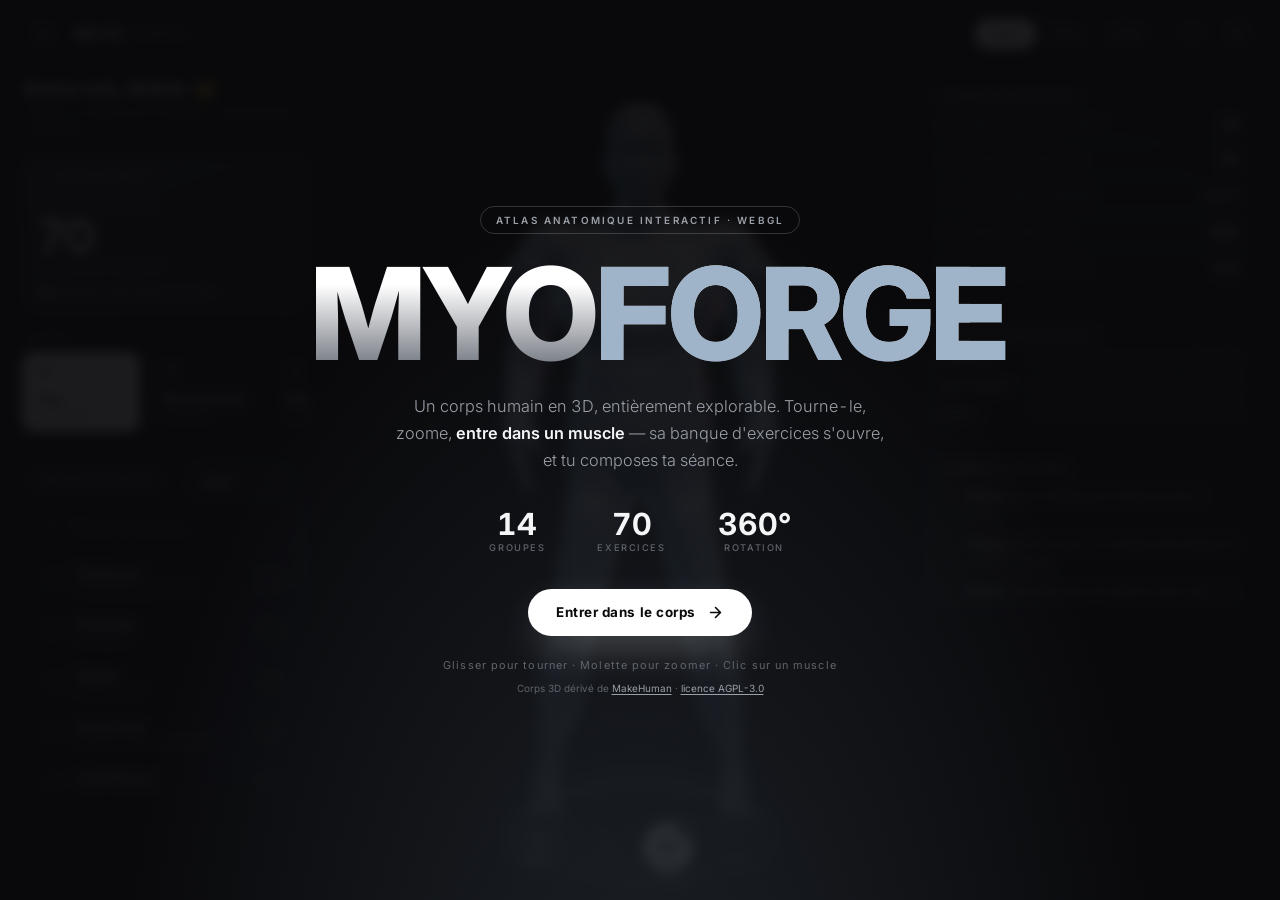
==== commit 1540f779: "Remplace le corps procédural par un vrai maillage anatomique Le corps assemblé de primitives lisait " ====
--- a/index.html
+++ b/index.html
@@ -54,6 +54,7 @@
       <svg viewBox="0 0 24 24" aria-hidden="true"><path d="M5 12h13M12 5l7 7-7 7"/></svg>
     </button>
     <p class="hero-hint">Glisser pour tourner · Molette pour zoomer · Clic sur un muscle</p>
+    <p class="hero-legal">Corps 3D dérivé de <a href="http://www.makehuman.org" target="_blank" rel="noopener">MakeHuman</a> · <a href="NOTICE.md">licence AGPL-3.0</a></p>
   </div>
 </div>
 
@@ -304,6 +305,7 @@
 
 <script src="vendor/three.min.js"></script>
 <script src="exercises.js"></script>
+<script src="mesh.js"></script>
 <script src="anatomy.js"></script>
 </body>
 </html>
--- a/anatomy.css
+++ b/anatomy.css
@@ -117,6 +117,9 @@
 #hero-enter:hover { transform: translateY(-3px); box-shadow: 0 22px 54px -14px rgba(255, 255, 255, 0.6); }
 #hero-enter svg { width: 17px; height: 17px; stroke-width: 2.3; }
 .hero-hint { margin-top: 22px; font-size: 0.68rem; letter-spacing: 0.1em; color: var(--txt-3); }
+.hero-legal { margin-top: 10px; font-size: 0.62rem; color: var(--txt-3); }
+.hero-legal a { color: var(--txt-2); text-decoration: underline; text-underline-offset: 2px; }
+.hero-legal a:hover { color: var(--txt); }
 
 /* ======================= EN-TÊTE ======================= */
 #topbar {
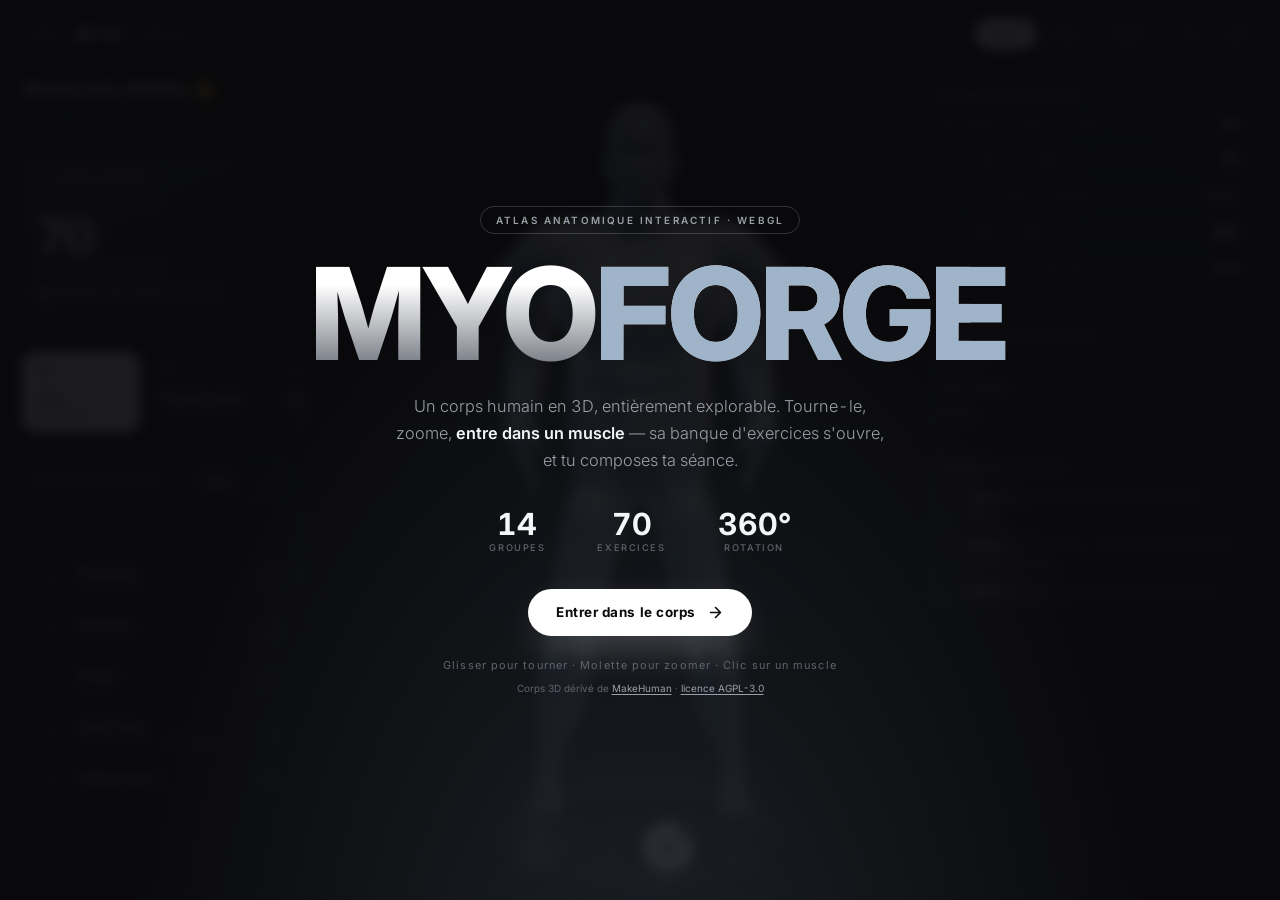
==== commit e38767e8: "Ajoute les démonstrations vidéo et creuse le relief musculaire Corps - Le volume seul donnait un cor" ====
--- a/index.html
+++ b/index.html
@@ -293,6 +293,36 @@
   </button>
 </nav>
 
+<!-- ============================ DÉMONSTRATION VIDÉO ============================ -->
+<div id="demo" role="dialog" aria-modal="true" aria-labelledby="demo-name" hidden>
+  <div id="demo-back"></div>
+  <div class="demo-card">
+    <button type="button" id="demo-close" aria-label="Fermer la démonstration">
+      <svg viewBox="0 0 24 24" aria-hidden="true"><path d="M6 6l12 12M18 6L6 18"/></svg>
+    </button>
+
+    <span class="demo-tag" id="demo-muscle">—</span>
+    <h2 id="demo-name">—</h2>
+
+    <div class="demo-chips" id="demo-chips"></div>
+
+    <div class="demo-stage" id="demo-stage"></div>
+
+    <div class="demo-cue">
+      <h4>Point technique</h4>
+      <p id="demo-cue">—</p>
+    </div>
+
+    <div class="demo-actions">
+      <a id="demo-yt" class="wide-btn" href="#" target="_blank" rel="noopener">
+        <svg viewBox="0 0 24 24" aria-hidden="true"><path d="M4 6h16v12H4zM10 9.5l5 2.5-5 2.5z"/></svg>
+        <span>Voir la démonstration sur YouTube</span>
+      </a>
+      <button type="button" id="demo-add" class="mini-btn wide">Ajouter à ma séance</button>
+    </div>
+  </div>
+</div>
+
 <div id="toast"></div>
 
 <div id="webgl-error">
--- a/anatomy.css
+++ b/anatomy.css
@@ -403,6 +403,14 @@
 }
 .ex-rows .lvl-Avancé { color: var(--txt); background: rgba(255, 255, 255, 0.15); }
 .ex-rows .ex-cue { margin-top: 8px; font-size: 0.72rem; line-height: 1.55; color: var(--txt-3); font-weight: 300; }
+.ex-demo {
+  display: inline-flex; align-items: center; gap: 6px; margin-top: 10px;
+  padding: 6px 11px; border-radius: 8px; border: 1px solid var(--line);
+  font-size: 0.66rem; font-weight: 600; color: var(--txt-2); transition: all 0.2s;
+}
+.ex-demo:hover { color: #0b0b0d; background: #fff; border-color: #fff; }
+.ex-demo svg { width: 11px; height: 11px; fill: currentColor; stroke: none; }
+
 .ex-add {
   width: 26px; height: 26px; flex: 0 0 auto; border-radius: 8px;
   display: grid; place-items: center; font-size: 1rem; font-weight: 400; line-height: 1;
@@ -512,6 +520,66 @@
 }
 .mlabel.vis { opacity: 0.95; }
 .mlabel i { width: 4px; height: 4px; border-radius: 50%; background: #fff; box-shadow: 0 0 7px #fff; }
+
+/* ======================= DÉMONSTRATION VIDÉO ======================= */
+#demo { position: fixed; inset: 0; z-index: 90; display: grid; place-items: center; padding: 20px; }
+#demo[hidden] { display: none; }
+#demo-back { position: absolute; inset: 0; background: rgba(6, 7, 9, 0.76); backdrop-filter: blur(10px); }
+
+.demo-card {
+  position: relative; z-index: 1;
+  width: min(560px, 100%); max-height: min(88vh, 780px); overflow-y: auto;
+  padding: 24px; border-radius: var(--r);
+  border: 1px solid var(--line-hi); background: var(--glass); backdrop-filter: blur(24px);
+  box-shadow: 0 40px 90px -30px rgba(0, 0, 0, 0.95);
+  animation: demoIn 0.42s var(--ease);
+}
+@keyframes demoIn { from { opacity: 0; transform: translateY(18px) scale(0.97); } to { opacity: 1; transform: none; } }
+
+#demo-close {
+  position: absolute; top: 16px; right: 16px;
+  width: 32px; height: 32px; border-radius: 9px; display: grid; place-items: center;
+  color: var(--txt-3); border: 1px solid var(--line); transition: all 0.22s;
+}
+#demo-close:hover { color: var(--txt); border-color: var(--line-hi); transform: rotate(90deg); }
+#demo-close svg { width: 15px; height: 15px; }
+
+.demo-tag {
+  display: inline-block; padding: 5px 10px; border-radius: 99px;
+  font-size: 0.56rem; font-weight: 700; letter-spacing: 0.15em; text-transform: uppercase;
+  color: var(--txt-2); border: 1px solid var(--line-hi);
+}
+#demo-name { margin-top: 12px; font-size: 1.5rem; font-weight: 700; letter-spacing: -0.02em; line-height: 1.15; padding-right: 40px; }
+.demo-chips { display: flex; flex-wrap: wrap; gap: 6px; margin-top: 12px; }
+.demo-chips span {
+  padding: 4px 9px; border-radius: 6px; font-size: 0.62rem; font-weight: 600;
+  background: rgba(255, 255, 255, 0.07); color: var(--txt-2);
+}
+
+.demo-stage {
+  margin-top: 18px; border-radius: var(--r-sm); overflow: hidden;
+  border: 1px solid var(--line); background: rgba(0, 0, 0, 0.35);
+  aspect-ratio: 16 / 9; display: grid; place-items: center;
+}
+.demo-stage iframe { width: 100%; height: 100%; border: 0; display: block; }
+.demo-stage .demo-hint { padding: 22px; text-align: center; font-size: 0.78rem; line-height: 1.6; color: var(--txt-3); }
+.demo-stage .demo-hint b { display: block; margin-bottom: 6px; color: var(--txt-2); font-size: 0.72rem; letter-spacing: 0.12em; text-transform: uppercase; }
+
+.demo-cue { margin-top: 18px; }
+.demo-cue h4 {
+  font-size: 0.6rem; font-weight: 700; letter-spacing: 0.15em;
+  text-transform: uppercase; color: var(--txt-2); margin-bottom: 8px;
+}
+.demo-cue p { font-size: 0.82rem; line-height: 1.68; color: var(--txt-2); font-weight: 300; }
+
+.demo-actions { display: flex; flex-direction: column; gap: 9px; margin-top: 20px; }
+.demo-actions .wide-btn { text-decoration: none; }
+.mini-btn.wide { width: 100%; padding: 12px; font-size: 0.74rem; }
+
+@media (max-width: 560px) {
+  .demo-card { padding: 18px; max-height: 92vh; }
+  #demo-name { font-size: 1.25rem; }
+}
 
 /* ======================= TOAST ======================= */
 #toast {
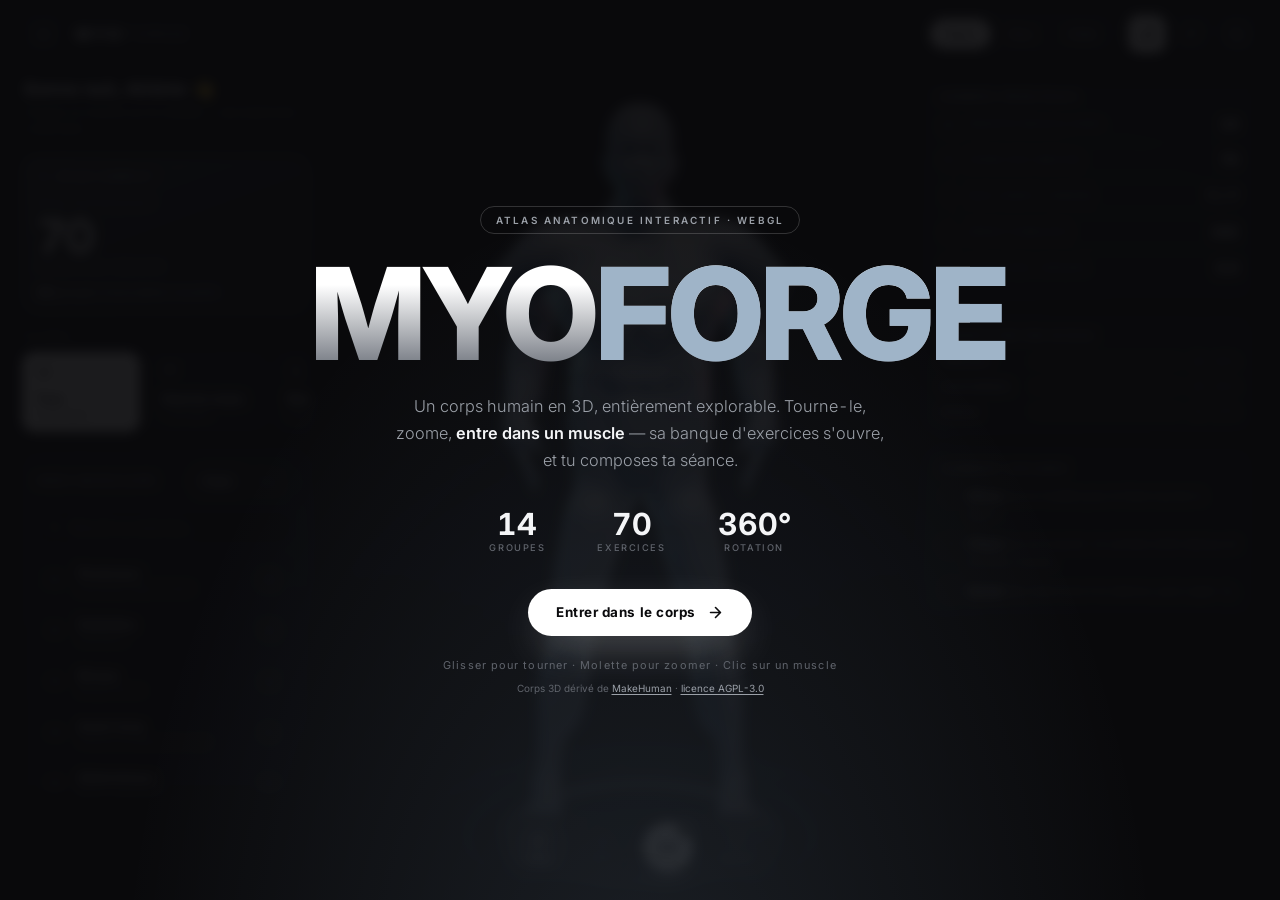
==== commit 2dd474d4: "Ajoute la bande-son au lancement du site - Lecteur YouTube démarré sur le clic « Entrer dans le corp" ====
--- a/index.html
+++ b/index.html
@@ -80,6 +80,9 @@
       <button type="button" data-view="dos">Dos</button>
       <button type="button" data-view="cote">Côté</button>
     </nav>
+    <button type="button" id="btn-music" class="icon-btn on" title="Bande-son" aria-label="Bande-son" aria-pressed="true">
+      <svg viewBox="0 0 24 24" aria-hidden="true"><path d="M9 18V5l10-2v13"/><circle cx="6.5" cy="18" r="2.5"/><circle cx="16.5" cy="16" r="2.5"/></svg>
+    </button>
     <button type="button" id="btn-labels" class="icon-btn" title="Étiquettes des muscles" aria-label="Étiquettes des muscles">
       <svg viewBox="0 0 24 24" aria-hidden="true"><path d="M4 7h16M4 12h10M4 17h7"/></svg>
     </button>
@@ -323,6 +326,21 @@
   </div>
 </div>
 
+<!-- ============================ BANDE-SON ============================ -->
+<aside id="music" hidden>
+  <div class="music-head">
+    <span class="music-eq" aria-hidden="true"><i></i><i></i><i></i><i></i></span>
+    <span class="music-title">Bande-son</span>
+    <button type="button" id="music-fold" title="Réduire" aria-label="Réduire le lecteur">
+      <svg viewBox="0 0 24 24" aria-hidden="true"><path d="M6 15l6-6 6 6"/></svg>
+    </button>
+    <button type="button" id="music-off" title="Couper" aria-label="Couper la bande-son">
+      <svg viewBox="0 0 24 24" aria-hidden="true"><path d="M6 6l12 12M18 6L6 18"/></svg>
+    </button>
+  </div>
+  <div class="music-frame" id="music-frame"></div>
+</aside>
+
 <div id="toast"></div>
 
 <div id="webgl-error">
--- a/anatomy.css
+++ b/anatomy.css
@@ -165,6 +165,9 @@
 #panel-left { left: clamp(12px, 1.6vw, 20px); width: var(--pl); }
 #panel-right { right: clamp(12px, 1.6vw, 20px); width: var(--pr); }
 body.panels-off #panel-left { transform: translateX(calc(-100% - 26px)); opacity: 0; }
+/* le lecteur se loge sous la colonne gauche : elle lui cede la place */
+body.music-on #panel-left { bottom: 216px; }
+body.music-on.music-fold #panel-left { bottom: 76px; }
 body.panels-off #panel-right { transform: translateX(calc(100% + 26px)); opacity: 0; }
 
 .scroll-area {
@@ -580,6 +583,52 @@
   .demo-card { padding: 18px; max-height: 92vh; }
   #demo-name { font-size: 1.25rem; }
 }
+
+/* ======================= BANDE-SON =======================
+   Le lecteur YouTube reste visible : ses conditions d'utilisation
+   interdisent de le masquer pour n'en garder que le son. */
+#music {
+  position: fixed; z-index: 46; left: clamp(12px, 1.6vw, 20px); bottom: 20px;
+  width: 248px; border-radius: var(--r-sm); overflow: hidden;
+  border: 1px solid var(--line); background: var(--glass); backdrop-filter: blur(20px);
+  box-shadow: 0 20px 50px -26px rgba(0, 0, 0, 0.95);
+  transition: transform 0.45s var(--ease), opacity 0.35s var(--ease);
+}
+#music[hidden] { display: none; }
+.music-head { display: flex; align-items: center; gap: 8px; padding: 9px 8px 9px 11px; }
+.music-title {
+  flex: 1; font-size: 0.64rem; font-weight: 600; letter-spacing: 0.1em;
+  text-transform: uppercase; color: var(--txt-2);
+}
+.music-head button {
+  width: 22px; height: 22px; flex: 0 0 auto; border-radius: 6px;
+  display: grid; place-items: center; color: var(--txt-3); transition: color 0.2s;
+}
+.music-head button:hover { color: var(--txt); }
+.music-head svg { width: 12px; height: 12px; }
+#music.fold #music-fold svg { transform: rotate(180deg); }
+
+.music-frame { height: 140px; border-top: 1px solid var(--line); background: #000; }
+.music-frame iframe { width: 100%; height: 100%; border: 0; display: block; }
+.music-frame .music-fallback { padding: 16px; font-size: 0.7rem; line-height: 1.5; color: var(--txt-3); }
+.music-frame .music-fallback a { color: var(--txt-2); }
+#music.fold .music-frame { height: 0; border-top: 0; }
+
+/* egaliseur : signale que le son tourne meme lecteur replie */
+.music-eq { display: flex; align-items: flex-end; gap: 2px; height: 13px; }
+.music-eq i { width: 2px; background: var(--txt-2); border-radius: 1px; height: 30%; }
+#music.playing .music-eq i { animation: eq 0.9s ease-in-out infinite; }
+#music.playing .music-eq i:nth-child(2) { animation-delay: 0.15s; }
+#music.playing .music-eq i:nth-child(3) { animation-delay: 0.3s; }
+#music.playing .music-eq i:nth-child(4) { animation-delay: 0.45s; }
+@keyframes eq { 0%, 100% { height: 25%; } 50% { height: 100%; } }
+
+@media (max-width: 1080px) {
+  /* sur mobile les panneaux occupent le bas : le lecteur remonte sous l'en-tete */
+  #music { bottom: auto; top: 66px; left: 12px; width: 200px; }
+  .music-frame { height: 112px; }
+}
+@media (max-width: 420px) { #music { width: 168px; } .music-frame { height: 94px; } }
 
 /* ======================= TOAST ======================= */
 #toast {
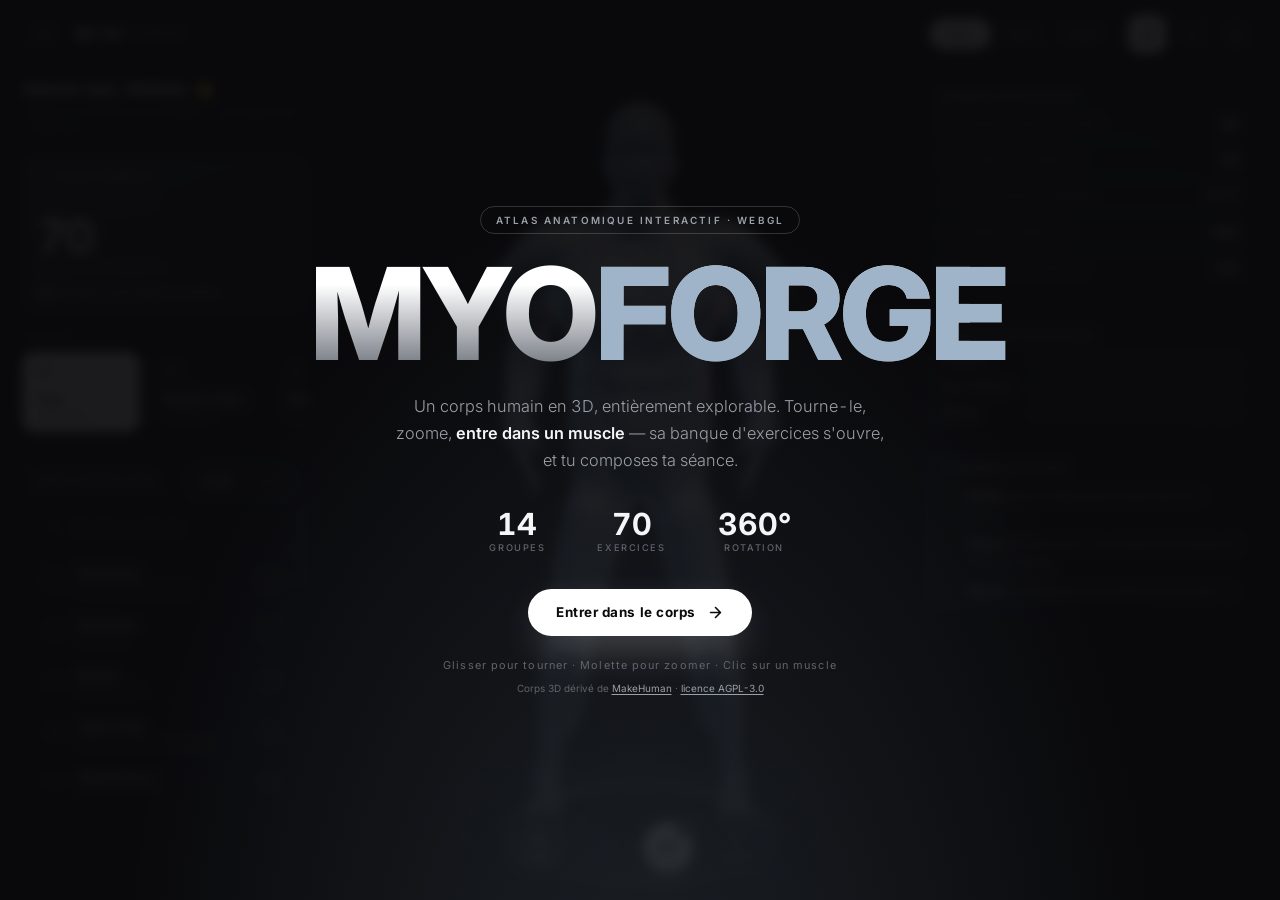
==== commit 83782a99: "Corrige la bande-son : elle ne démarrait jamais Deux défauts, dont un vrai bug.  1. `autoplay=1` éta" ====
--- a/index.html
+++ b/index.html
@@ -331,6 +331,9 @@
   <div class="music-head">
     <span class="music-eq" aria-hidden="true"><i></i><i></i><i></i><i></i></span>
     <span class="music-title">Bande-son</span>
+    <button type="button" id="music-son" title="Activer le son" aria-label="Activer le son">
+      <svg viewBox="0 0 24 24" aria-hidden="true"><path d="M5 9v6h4l5 4V5L9 9zM17 9.5a4 4 0 0 1 0 5"/></svg>
+    </button>
     <button type="button" id="music-fold" title="Réduire" aria-label="Réduire le lecteur">
       <svg viewBox="0 0 24 24" aria-hidden="true"><path d="M6 15l6-6 6 6"/></svg>
     </button>
--- a/anatomy.css
+++ b/anatomy.css
@@ -607,6 +607,17 @@
 .music-head button:hover { color: var(--txt); }
 .music-head svg { width: 12px; height: 12px; }
 #music.fold #music-fold svg { transform: rotate(180deg); }
+
+/* Tant que le son n'est pas confirmé, on l'annonce au lieu de laisser
+   croire que la musique tourne. */
+#music-son { display: none; }
+#music.muet #music-son { display: grid; color: var(--txt); }
+#music.muet .music-title::after {
+  content: ' · muet'; color: var(--txt-3); font-weight: 500; letter-spacing: 0;
+  text-transform: none;
+}
+#music.muet #music-son { animation: sonPulse 1.6s ease-in-out infinite; }
+@keyframes sonPulse { 0%, 100% { opacity: 1; } 50% { opacity: 0.35; } }
 
 .music-frame { height: 140px; border-top: 1px solid var(--line); background: #000; }
 .music-frame iframe { width: 100%; height: 100%; border: 0; display: block; }
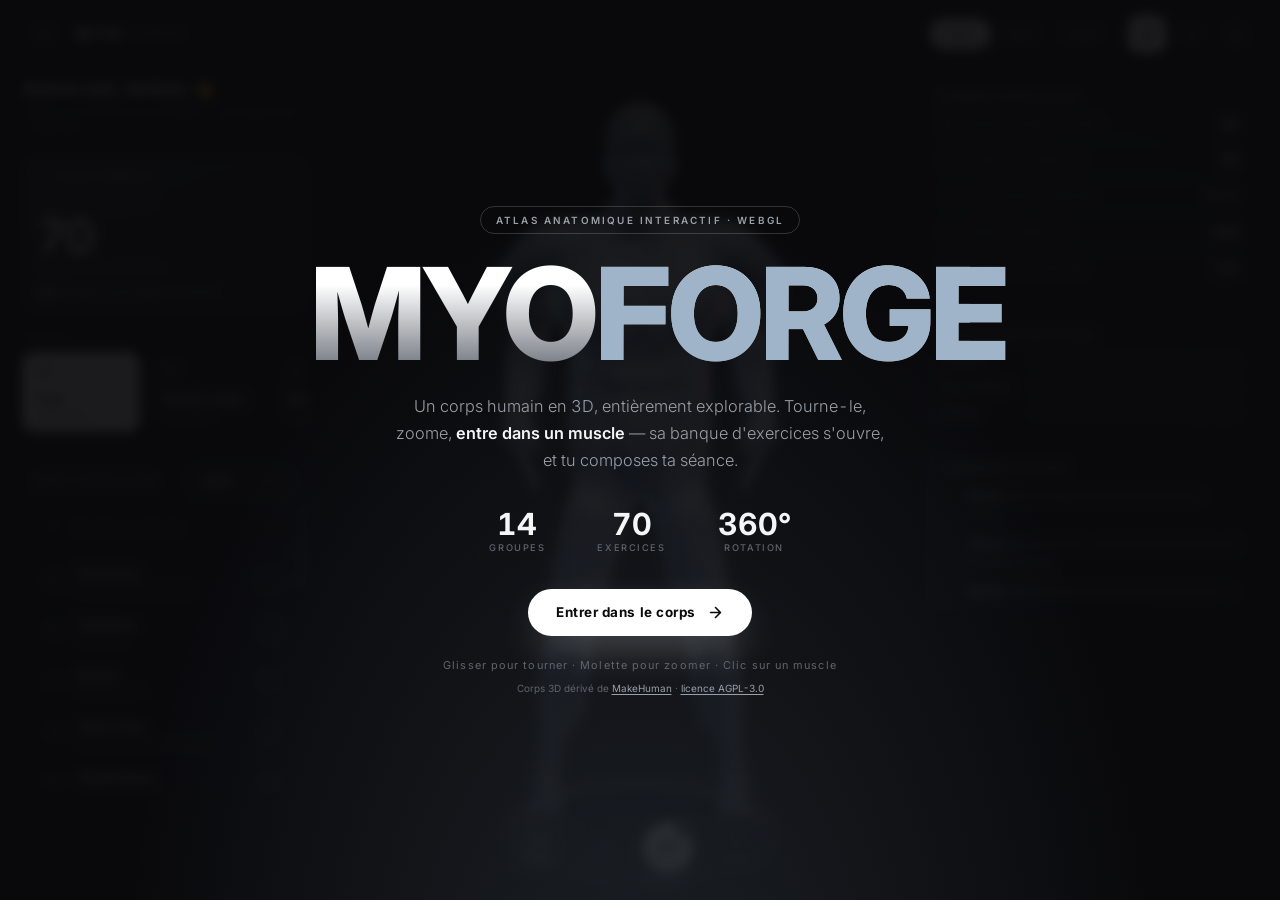
==== commit 1cdcf367: "Remplace la bande-son YouTube par une piste locale sans lecteur Le lecteur YouTube était visible à l" ====
--- a/index.html
+++ b/index.html
@@ -80,7 +80,7 @@
       <button type="button" data-view="dos">Dos</button>
       <button type="button" data-view="cote">Côté</button>
     </nav>
-    <button type="button" id="btn-music" class="icon-btn on" title="Bande-son" aria-label="Bande-son" aria-pressed="true">
+    <button type="button" id="btn-music" class="icon-btn on" title="Couper la musique" aria-label="Couper la musique" aria-pressed="true" hidden>
       <svg viewBox="0 0 24 24" aria-hidden="true"><path d="M9 18V5l10-2v13"/><circle cx="6.5" cy="18" r="2.5"/><circle cx="16.5" cy="16" r="2.5"/></svg>
     </button>
     <button type="button" id="btn-labels" class="icon-btn" title="Étiquettes des muscles" aria-label="Étiquettes des muscles">
@@ -326,23 +326,12 @@
   </div>
 </div>
 
-<!-- ============================ BANDE-SON ============================ -->
-<aside id="music" hidden>
-  <div class="music-head">
-    <span class="music-eq" aria-hidden="true"><i></i><i></i><i></i><i></i></span>
-    <span class="music-title">Bande-son</span>
-    <button type="button" id="music-son" title="Activer le son" aria-label="Activer le son">
-      <svg viewBox="0 0 24 24" aria-hidden="true"><path d="M5 9v6h4l5 4V5L9 9zM17 9.5a4 4 0 0 1 0 5"/></svg>
-    </button>
-    <button type="button" id="music-fold" title="Réduire" aria-label="Réduire le lecteur">
-      <svg viewBox="0 0 24 24" aria-hidden="true"><path d="M6 15l6-6 6 6"/></svg>
-    </button>
-    <button type="button" id="music-off" title="Couper" aria-label="Couper la bande-son">
-      <svg viewBox="0 0 24 24" aria-hidden="true"><path d="M6 6l12 12M18 6L6 18"/></svg>
-    </button>
-  </div>
-  <div class="music-frame" id="music-frame"></div>
-</aside>
+<!-- ============================ BANDE-SON ============================
+     Élément audio sans contrôles : la piste démarre au clic d'entrée et
+     tourne en boucle. Le fichier n'est pas versionné (voir audio/LISEZMOI.md). -->
+<audio id="theme" loop preload="auto" playsinline>
+  <source src="audio/theme.mp3" type="audio/mpeg">
+</audio>
 
 <div id="toast"></div>
 
--- a/anatomy.css
+++ b/anatomy.css
@@ -81,7 +81,7 @@
   background:
     radial-gradient(ellipse at 50% 118%, rgba(175, 215, 255, 0.11), transparent 58%),
     rgba(10, 10, 12, 0.93);
-  backdrop-filter: blur(6px);
+  -webkit-backdrop-filter: blur(6px); backdrop-filter: blur(6px);
   transition: opacity 0.9s var(--ease), visibility 0.9s;
 }
 #hero.gone { opacity: 0; visibility: hidden; }
@@ -137,7 +137,7 @@
 .icon-btn {
   width: 38px; height: 38px; flex: 0 0 auto;
   display: grid; place-items: center; border-radius: 11px;
-  border: 1px solid var(--line); background: var(--glass); backdrop-filter: blur(16px);
+  border: 1px solid var(--line); background: var(--glass); -webkit-backdrop-filter: blur(16px); backdrop-filter: blur(16px);
   color: var(--txt-2); transition: color 0.2s, border-color 0.2s, background 0.2s;
 }
 .icon-btn:hover { color: var(--txt); border-color: var(--line-hi); }
@@ -147,7 +147,7 @@
 .view-switch {
   display: flex; gap: 3px; padding: 3px; margin-right: 4px;
   border: 1px solid var(--line); border-radius: 99px;
-  background: var(--glass); backdrop-filter: blur(16px);
+  background: var(--glass); -webkit-backdrop-filter: blur(16px); backdrop-filter: blur(16px);
 }
 .view-switch button {
   padding: 8px 16px; border-radius: 99px;
@@ -165,9 +165,6 @@
 #panel-left { left: clamp(12px, 1.6vw, 20px); width: var(--pl); }
 #panel-right { right: clamp(12px, 1.6vw, 20px); width: var(--pr); }
 body.panels-off #panel-left { transform: translateX(calc(-100% - 26px)); opacity: 0; }
-/* le lecteur se loge sous la colonne gauche : elle lui cede la place */
-body.music-on #panel-left { bottom: 216px; }
-body.music-on.music-fold #panel-left { bottom: 76px; }
 body.panels-off #panel-right { transform: translateX(calc(100% + 26px)); opacity: 0; }
 
 .scroll-area {
@@ -183,7 +180,7 @@
 /* ======================= CARTES ======================= */
 .card {
   border: 1px solid var(--line); border-radius: var(--r);
-  background: var(--glass); backdrop-filter: blur(20px);
+  background: var(--glass); -webkit-backdrop-filter: blur(20px); backdrop-filter: blur(20px);
   padding: 16px;
   box-shadow: 0 20px 50px -30px rgba(0, 0, 0, 0.9);
 }
@@ -218,7 +215,7 @@
 .chip {
   flex: 0 0 auto; min-width: 118px; text-align: left;
   padding: 11px 13px; border-radius: var(--r-sm);
-  border: 1px solid var(--line); background: var(--glass); backdrop-filter: blur(16px);
+  border: 1px solid var(--line); background: var(--glass); -webkit-backdrop-filter: blur(16px); backdrop-filter: blur(16px);
   transition: all 0.25s var(--ease);
 }
 .chip:hover { border-color: var(--line-hi); }
@@ -426,7 +423,7 @@
 .muscle-nav button {
   flex: 1; display: inline-flex; align-items: center; justify-content: center; gap: 7px;
   padding: 12px; border-radius: var(--r-sm); border: 1px solid var(--line);
-  background: var(--glass); backdrop-filter: blur(16px);
+  background: var(--glass); -webkit-backdrop-filter: blur(16px); backdrop-filter: blur(16px);
   font-size: 0.72rem; font-weight: 600; color: var(--txt-2); transition: all 0.22s;
 }
 .muscle-nav button:hover { color: var(--txt); border-color: var(--line-hi); }
@@ -469,7 +466,7 @@
   position: fixed; z-index: 45; bottom: 20px; left: 50%; transform: translateX(-50%);
   display: flex; align-items: center; gap: 4px;
   padding: 7px; border-radius: 99px;
-  border: 1px solid var(--line); background: var(--glass); backdrop-filter: blur(22px);
+  border: 1px solid var(--line); background: var(--glass); -webkit-backdrop-filter: blur(22px); backdrop-filter: blur(22px);
   box-shadow: 0 22px 54px -24px rgba(0, 0, 0, 0.95);
 }
 #dock button {
@@ -499,7 +496,7 @@
 #tooltip {
   position: absolute; z-index: 20; top: 0; left: 0;
   padding: 8px 12px; border-radius: 10px;
-  border: 1px solid var(--line-hi); background: rgba(12, 13, 16, 0.94); backdrop-filter: blur(12px);
+  border: 1px solid var(--line-hi); background: rgba(12, 13, 16, 0.94); -webkit-backdrop-filter: blur(12px); backdrop-filter: blur(12px);
   pointer-events: none; opacity: 0; white-space: nowrap;
   transform: translate(-50%, -140%) scale(0.94);
   transition: opacity 0.18s, transform 0.18s var(--ease);
@@ -517,7 +514,7 @@
   position: absolute; transform: translate(-50%, -50%);
   display: flex; align-items: center; gap: 7px;
   padding: 4px 10px; border-radius: 99px;
-  border: 1px solid var(--line-hi); background: rgba(12, 13, 16, 0.8); backdrop-filter: blur(8px);
+  border: 1px solid var(--line-hi); background: rgba(12, 13, 16, 0.8); -webkit-backdrop-filter: blur(8px); backdrop-filter: blur(8px);
   font-size: 0.62rem; font-weight: 500; color: var(--txt);
   white-space: nowrap; opacity: 0; transition: opacity 0.3s;
 }
@@ -527,13 +524,13 @@
 /* ======================= DÉMONSTRATION VIDÉO ======================= */
 #demo { position: fixed; inset: 0; z-index: 90; display: grid; place-items: center; padding: 20px; }
 #demo[hidden] { display: none; }
-#demo-back { position: absolute; inset: 0; background: rgba(6, 7, 9, 0.76); backdrop-filter: blur(10px); }
+#demo-back { position: absolute; inset: 0; background: rgba(6, 7, 9, 0.76); -webkit-backdrop-filter: blur(10px); backdrop-filter: blur(10px); }
 
 .demo-card {
   position: relative; z-index: 1;
   width: min(560px, 100%); max-height: min(88vh, 780px); overflow-y: auto;
   padding: 24px; border-radius: var(--r);
-  border: 1px solid var(--line-hi); background: var(--glass); backdrop-filter: blur(24px);
+  border: 1px solid var(--line-hi); background: var(--glass); -webkit-backdrop-filter: blur(24px); backdrop-filter: blur(24px);
   box-shadow: 0 40px 90px -30px rgba(0, 0, 0, 0.95);
   animation: demoIn 0.42s var(--ease);
 }
@@ -585,68 +582,17 @@
 }
 
 /* ======================= BANDE-SON =======================
-   Le lecteur YouTube reste visible : ses conditions d'utilisation
-   interdisent de le masquer pour n'en garder que le son. */
-#music {
-  position: fixed; z-index: 46; left: clamp(12px, 1.6vw, 20px); bottom: 20px;
-  width: 248px; border-radius: var(--r-sm); overflow: hidden;
-  border: 1px solid var(--line); background: var(--glass); backdrop-filter: blur(20px);
-  box-shadow: 0 20px 50px -26px rgba(0, 0, 0, 0.95);
-  transition: transform 0.45s var(--ease), opacity 0.35s var(--ease);
-}
-#music[hidden] { display: none; }
-.music-head { display: flex; align-items: center; gap: 8px; padding: 9px 8px 9px 11px; }
-.music-title {
-  flex: 1; font-size: 0.64rem; font-weight: 600; letter-spacing: 0.1em;
-  text-transform: uppercase; color: var(--txt-2);
-}
-.music-head button {
-  width: 22px; height: 22px; flex: 0 0 auto; border-radius: 6px;
-  display: grid; place-items: center; color: var(--txt-3); transition: color 0.2s;
-}
-.music-head button:hover { color: var(--txt); }
-.music-head svg { width: 12px; height: 12px; }
-#music.fold #music-fold svg { transform: rotate(180deg); }
-
-/* Tant que le son n'est pas confirmé, on l'annonce au lieu de laisser
-   croire que la musique tourne. */
-#music-son { display: none; }
-#music.muet #music-son { display: grid; color: var(--txt); }
-#music.muet .music-title::after {
-  content: ' · muet'; color: var(--txt-3); font-weight: 500; letter-spacing: 0;
-  text-transform: none;
-}
-#music.muet #music-son { animation: sonPulse 1.6s ease-in-out infinite; }
-@keyframes sonPulse { 0%, 100% { opacity: 1; } 50% { opacity: 0.35; } }
-
-.music-frame { height: 140px; border-top: 1px solid var(--line); background: #000; }
-.music-frame iframe { width: 100%; height: 100%; border: 0; display: block; }
-.music-frame .music-fallback { padding: 16px; font-size: 0.7rem; line-height: 1.5; color: var(--txt-3); }
-.music-frame .music-fallback a { color: var(--txt-2); }
-#music.fold .music-frame { height: 0; border-top: 0; }
-
-/* egaliseur : signale que le son tourne meme lecteur replie */
-.music-eq { display: flex; align-items: flex-end; gap: 2px; height: 13px; }
-.music-eq i { width: 2px; background: var(--txt-2); border-radius: 1px; height: 30%; }
-#music.playing .music-eq i { animation: eq 0.9s ease-in-out infinite; }
-#music.playing .music-eq i:nth-child(2) { animation-delay: 0.15s; }
-#music.playing .music-eq i:nth-child(3) { animation-delay: 0.3s; }
-#music.playing .music-eq i:nth-child(4) { animation-delay: 0.45s; }
-@keyframes eq { 0%, 100% { height: 25%; } 50% { height: 100%; } }
-
-@media (max-width: 1080px) {
-  /* sur mobile les panneaux occupent le bas : le lecteur remonte sous l'en-tete */
-  #music { bottom: auto; top: 66px; left: 12px; width: 200px; }
-  .music-frame { height: 112px; }
-}
-@media (max-width: 420px) { #music { width: 168px; } .music-frame { height: 94px; } }
+   Aucun lecteur visible : la piste est jouée par un élément <audio> sans
+   contrôles. Seul subsiste le coupe-son de l'en-tête, et il reste masqué
+   tant qu'aucune piste n'a pu être chargée. */
+#theme { display: none; }
 
 /* ======================= TOAST ======================= */
 #toast {
   position: fixed; z-index: 60; bottom: 92px; left: 50%;
   transform: translate(-50%, 14px);
   padding: 11px 18px; border-radius: 99px;
-  border: 1px solid var(--line-hi); background: rgba(12, 13, 16, 0.95); backdrop-filter: blur(14px);
+  border: 1px solid var(--line-hi); background: rgba(12, 13, 16, 0.95); -webkit-backdrop-filter: blur(14px); backdrop-filter: blur(14px);
   font-size: 0.76rem; font-weight: 500;
   opacity: 0; pointer-events: none; transition: opacity 0.3s, transform 0.3s var(--ease);
 }
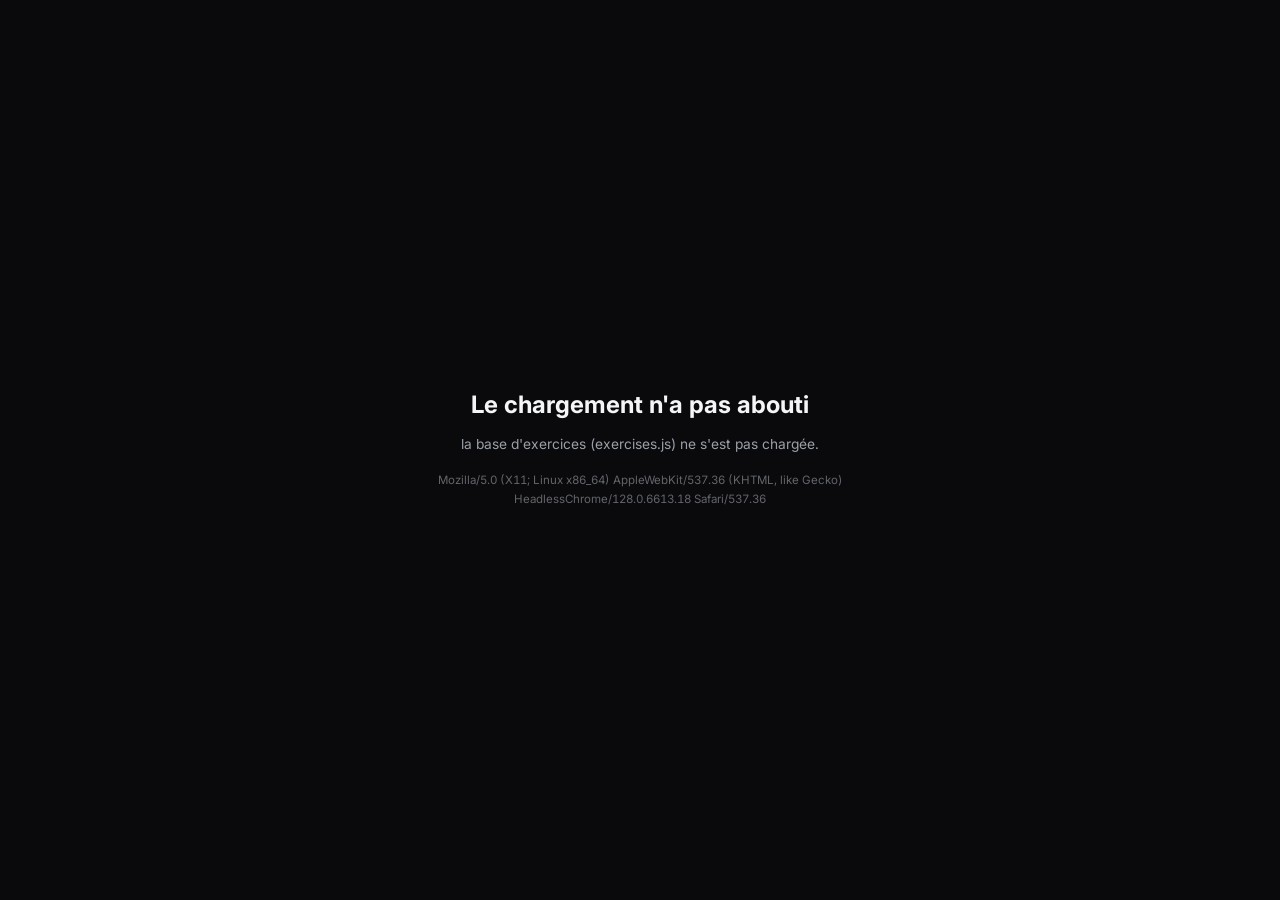
==== commit e35ce27b: "Passe le rendu 3D en éclairage physique Le corps était éclairé mais sans matière : trois lampes sur " ====
--- a/index.html
+++ b/index.html
@@ -64,6 +64,7 @@
   <div id="labels-layer" aria-hidden="true"></div>
   <div id="tooltip"><b></b><i>cliquer pour entrer</i></div>
   <div id="vignette" aria-hidden="true"></div>
+  <div id="grain" aria-hidden="true"></div>
 </div>
 
 <!-- ============================ EN-TÊTE ============================ -->
--- a/anatomy.css
+++ b/anatomy.css
@@ -51,6 +51,26 @@
     radial-gradient(ellipse 60% 55% at 50% 48%, transparent 40%, rgba(0, 0, 0, 0.62) 100%),
     radial-gradient(circle at 50% 88%, rgba(150, 205, 255, 0.07), transparent 45%);
 }
+
+/* Grain : une image de synthèse parfaitement lisse trahit le rendu. Un voile
+   de bruit très léger, animé par sauts, lui donne une texture d'image. */
+#grain {
+  position: absolute; inset: -50%; z-index: 18; pointer-events: none;
+  opacity: 0.06; mix-blend-mode: overlay;
+  background-image: url("data:image/svg+xml;utf8,\
+<svg xmlns='http://www.w3.org/2000/svg' width='160' height='160'>\
+<filter id='n'><feTurbulence type='fractalNoise' baseFrequency='0.85' numOctaves='3'/>\
+</filter><rect width='160' height='160' filter='url(%23n)'/></svg>");
+  animation: grain 0.7s steps(4) infinite;
+}
+@keyframes grain {
+  0%   { transform: translate(0, 0); }
+  25%  { transform: translate(-3%, 2%); }
+  50%  { transform: translate(2%, -3%); }
+  75%  { transform: translate(-2%, -2%); }
+  100% { transform: translate(0, 0); }
+}
+@media (prefers-reduced-motion: reduce) { #grain { animation: none; } }
 
 /* ======================= CHARGEMENT ======================= */
 #loader {
